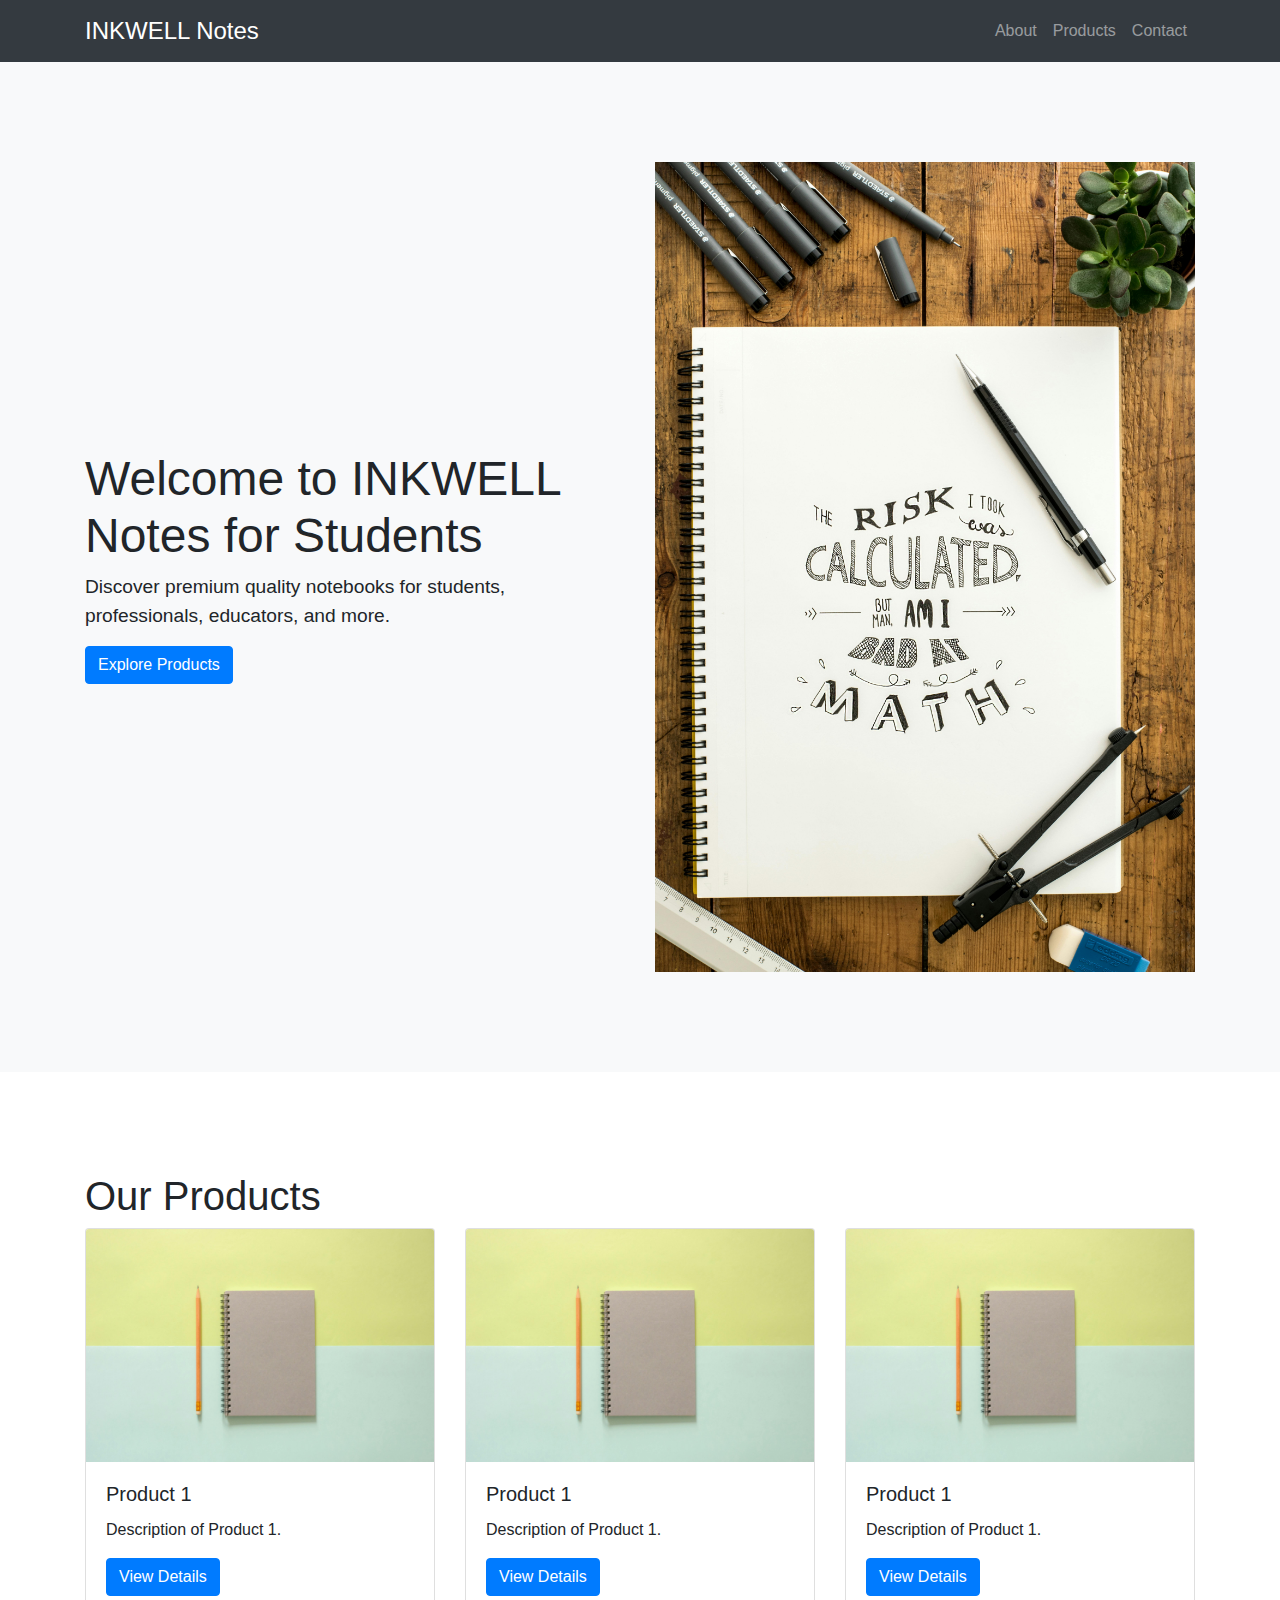
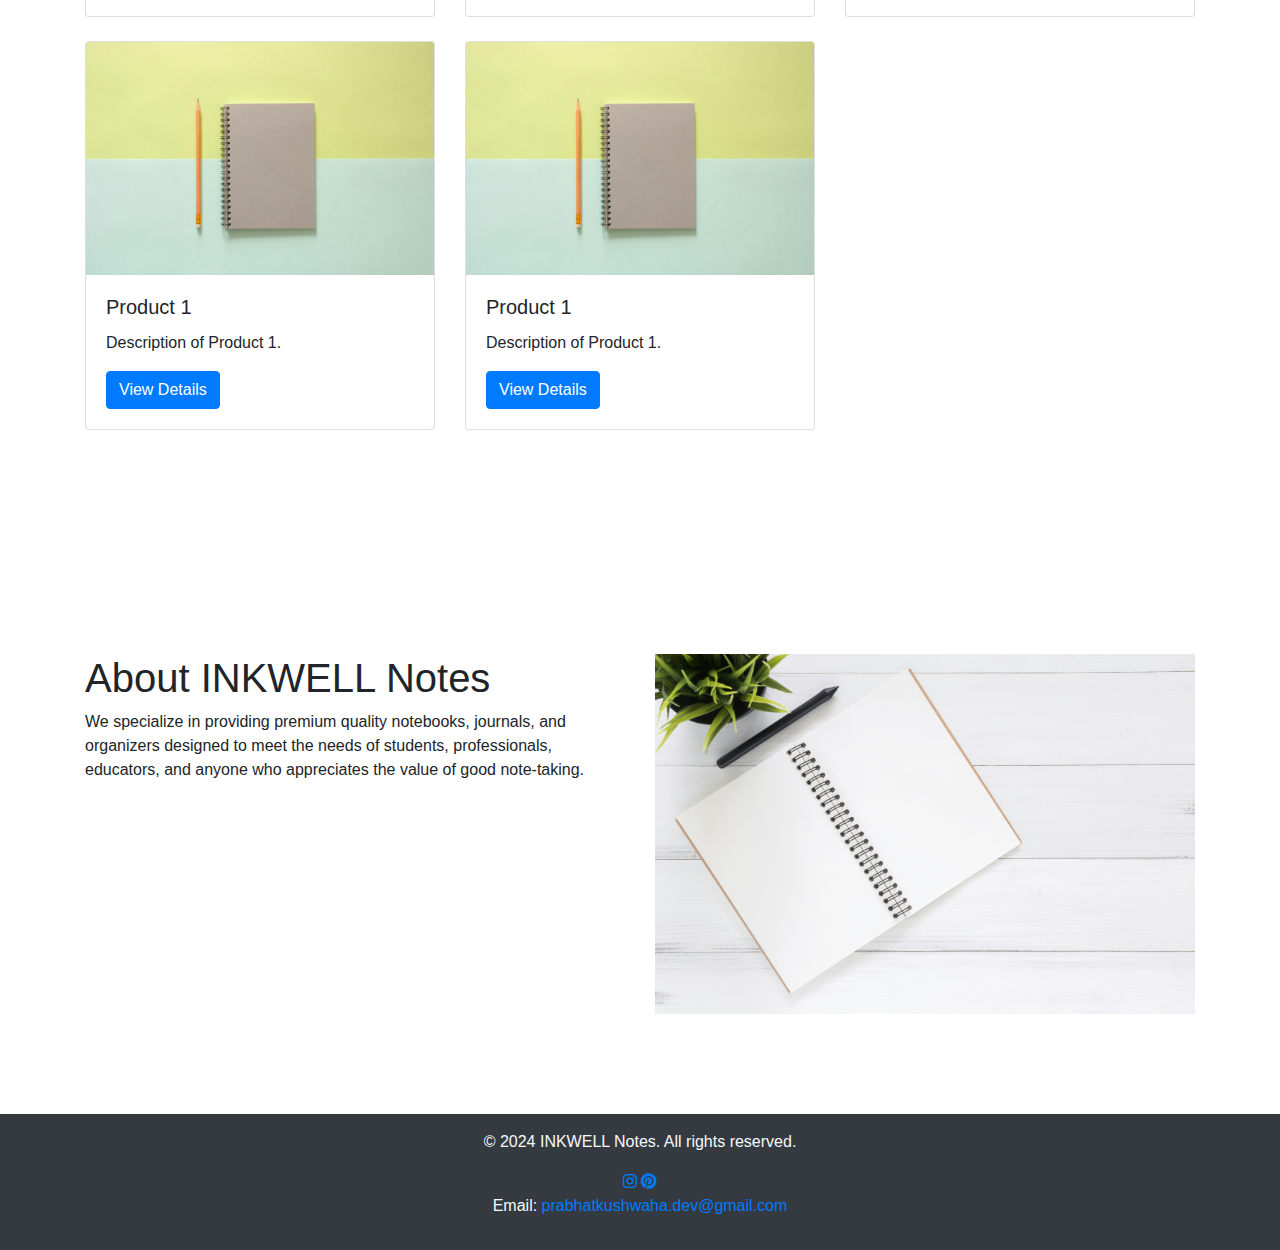
==== Index.html @ 0b4b56f1 "commit" ====
<!DOCTYPE html>
<html lang="en">
  <head>
    <meta charset="UTF-8">
    <meta name="viewport" content="width=device-width, initial-scale=1.0">
    <title>INKWELL Notes</title>
    <link rel="stylesheet" href="https://maxcdn.bootstrapcdn.com/bootstrap/4.5.2/css/bootstrap.min.css">
    <link rel="stylesheet" href="styles.css">
    <script src="scripts.js"></script>
    <link rel="stylesheet" href="https://cdnjs.cloudflare.com/ajax/libs/font-awesome/6.0.0-beta3/css/all.min.css" integrity="sha384-"></script>

  </head>
<body>

<!-- Navbar -->
<nav class="navbar navbar-expand-lg navbar-dark bg-dark">
  <div class="container">
    <a class="navbar-brand" href="#">INKWELL Notes</a>
    <button class="navbar-toggler" type="button" data-toggle="collapse" data-target="#navbarNav" aria-controls="navbarNav" aria-expanded="false" aria-label="Toggle navigation">
      <span class="navbar-toggler-icon"></span>
    </button>
    
    <div class="collapse navbar-collapse" id="navbarNav">
      <ul class="navbar-nav ml-auto">
        <li class="nav-item">
          <a class="nav-link" href="#about">About</a>
        </li>
        <li class="nav-item">
          <a class="nav-link" href="#products">Products</a>
        </li>
        <li class="nav-item">
          <a class="nav-link" href="mailto:@prabhatkushwaha.dev@gmail.com">Contact</a>
        </li>
      </ul>
    </div>
  </div>
</nav>

<!-- Hero Section -->
<section id="hero">
  <div class="container">
    <div class="row align-items-center">
      <div class="col-md-6">
        <h1>Welcome to INKWELL Notes for Students</h1>
        <p class="lead">Discover premium quality notebooks for students, professionals, educators, and more.</p>
        <a href="#products" class="btn btn-primary">Explore Products</a>
      </div>
      <div class="col-md-6">
        <img src="./assets/images/pexels-lum3n-44775-616849.jpg" alt="Notebooks" class="img-fluid">
      </div>
    </div>
  </div>
</section>



<!-- Products Section -->
<section id="products">
  <div class="container">
    <h2>Our Products</h2>
    <div class="row">
      <!-- Product Card -->
      <div class="col-md-4 mb-4">
        <div class="card">
          <img src="./assets/images/pexels-tirachard-kumtanom-112571-544115.jpg" class="card-img-top" alt="Product 1">
          <div class="card-body">
            <h5 class="card-title">Product 1</h5>
            <p class="card-text">Description of Product 1.</p>
            <a href="product-details.html" class="btn btn-primary">View Details</a>
          </div>
        </div>
      </div>
      <div class="col-md-4 mb-4">
        <div class="card">
          <img src="./assets/images/pexels-tirachard-kumtanom-112571-544115.jpg" class="card-img-top" alt="Product 1">
          <div class="card-body">
            <h5 class="card-title">Product 1</h5>
            <p class="card-text">Description of Product 1.</p>
            <a href="product-details.html" class="btn btn-primary">View Details</a>
          </div>
        </div>
      </div>
      <div class="col-md-4 mb-4">
        <div class="card">
          <img src="./assets/images/pexels-tirachard-kumtanom-112571-544115.jpg" class="card-img-top" alt="Product 1">
          <div class="card-body">
            <h5 class="card-title">Product 1</h5>
            <p class="card-text">Description of Product 1.</p>
            <a href="product-details.html" class="btn btn-primary">View Details</a>
          </div>
        </div>
      </div>
      <div class="col-md-4 mb-4">
        <div class="card">
          <img src="./assets/images/pexels-tirachard-kumtanom-112571-544115.jpg" class="card-img-top" alt="Product 1">
          <div class="card-body">
            <h5 class="card-title">Product 1</h5>
            <p class="card-text">Description of Product 1.</p>
            <a href="product-details.html" class="btn btn-primary">View Details</a>
          </div>
        </div>
      </div>
      <div class="col-md-4 mb-4">
        <div class="card">
          <img src="./assets/images/pexels-tirachard-kumtanom-112571-544115.jpg" class="card-img-top" alt="Product 1">
          <div class="card-body">
            <h5 class="card-title">Product 1</h5>
            <p class="card-text">Description of Product 1.</p>
            <a href="product-details.html" class="btn btn-primary">View Details</a>
          </div>
        </div>
      </div>
      <!-- Add more product cards as needed -->
    </div>
  </div>
</section>

<!-- About Section -->
<section id="about">
  <div class="container">
    <div class="row">
      <div class="col-md-6">
        <h2>About INKWELL Notes</h2>
        <p>We specialize in providing premium quality notebooks, journals, and organizers designed to meet the needs of students, professionals, educators, and anyone who appreciates the value of good note-taking.</p>
      </div>
      <div class="col-md-6">
        <img src="./assets/images/pexels-tirachard-kumtanom-112571-733857.jpg" alt="About INKWELL Notes" class="img-fluid">
      </div>
    </div>
  </div>
</section>

<!-- Footer -->
<footer class="bg-dark text-light text-center py-3">
  <div class="container">
    <p>&copy; 2024 INKWELL Notes. All rights reserved.</p>
    <!-- Social Media Links -->
    <div class="social-links">
      <a href="https://www.instagram.com/spaghetti.brat" target="_blank" class="social-link"><i class="fab fa-instagram"></i></a>
      <a href="https://www.pinterest.com/spaghetti2109/" target="_blank" class="social-link"><i class="fab fa-pinterest"></i></a>
    </div>
    <!-- Email Address -->
    <p>Email: <a href="mailto:prabhatkushwaha.dev@gmail.com">prabhatkushwaha.dev@gmail.com</a></p>
  </div>
</footer>

<!-- jQuery and Bootstrap JS -->
<script src="https://ajax.googleapis.com/ajax/libs/jquery/3.5.1/jquery.min.js"></script>
<script src="https://cdnjs.cloudflare.com/ajax/libs/popper.js/1.16.0/umd/popper.min.js"></script>
<script src="https://maxcdn.bootstrapcdn.com/bootstrap/4.5.2/js/bootstrap.min.js"></script>
<script src="scripts.js"></script>
</body>
</html>
---- styles.css ----
/* styles.css */

/* Navbar */
.navbar {
  background-color: #343a40;
}

.navbar-brand {
  font-size: 1.5rem;
}

.navbar-nav .nav-link {
  color: #fff;
}

.navbar-nav .nav-link:hover {
  color: #ffc107;
}

/* Hero Section */
#hero {
  background-color: #f8f9fa;
  padding: 100px 0;
}

#hero h1 {
  font-size: 3rem;
}

#hero p {
  font-size: 1.2rem;
}

/* About Section */
#about {
  padding: 100px 0;
}

#about h2 {
  font-size: 2.5rem;
}

/* Products Section */
#products {
  padding: 100px 0;
}

#products h2 {
  font-size: 2.5rem;
}

/* Contact Section */
#contact {
  background-color: #f8f9fa;
  padding: 100px 0;
}

#contact h2 {
  font-size: 2.5rem;
}
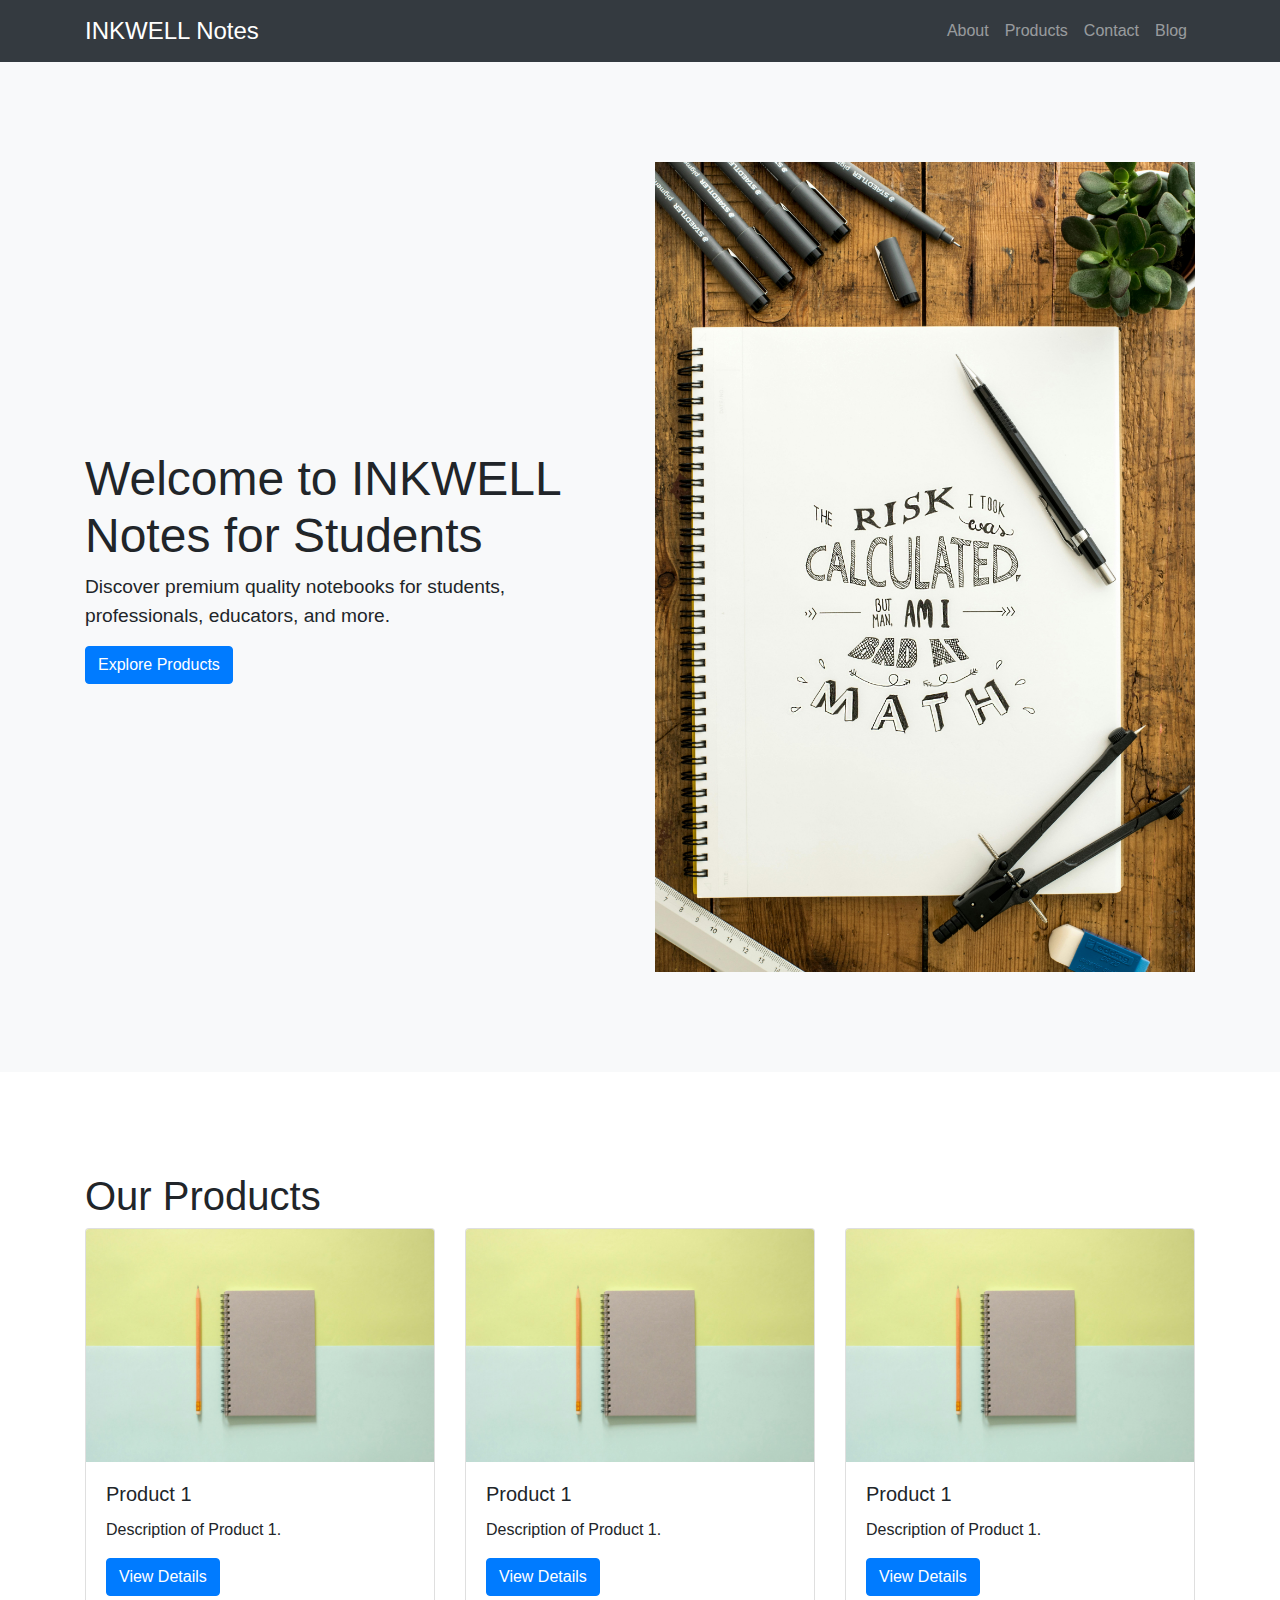
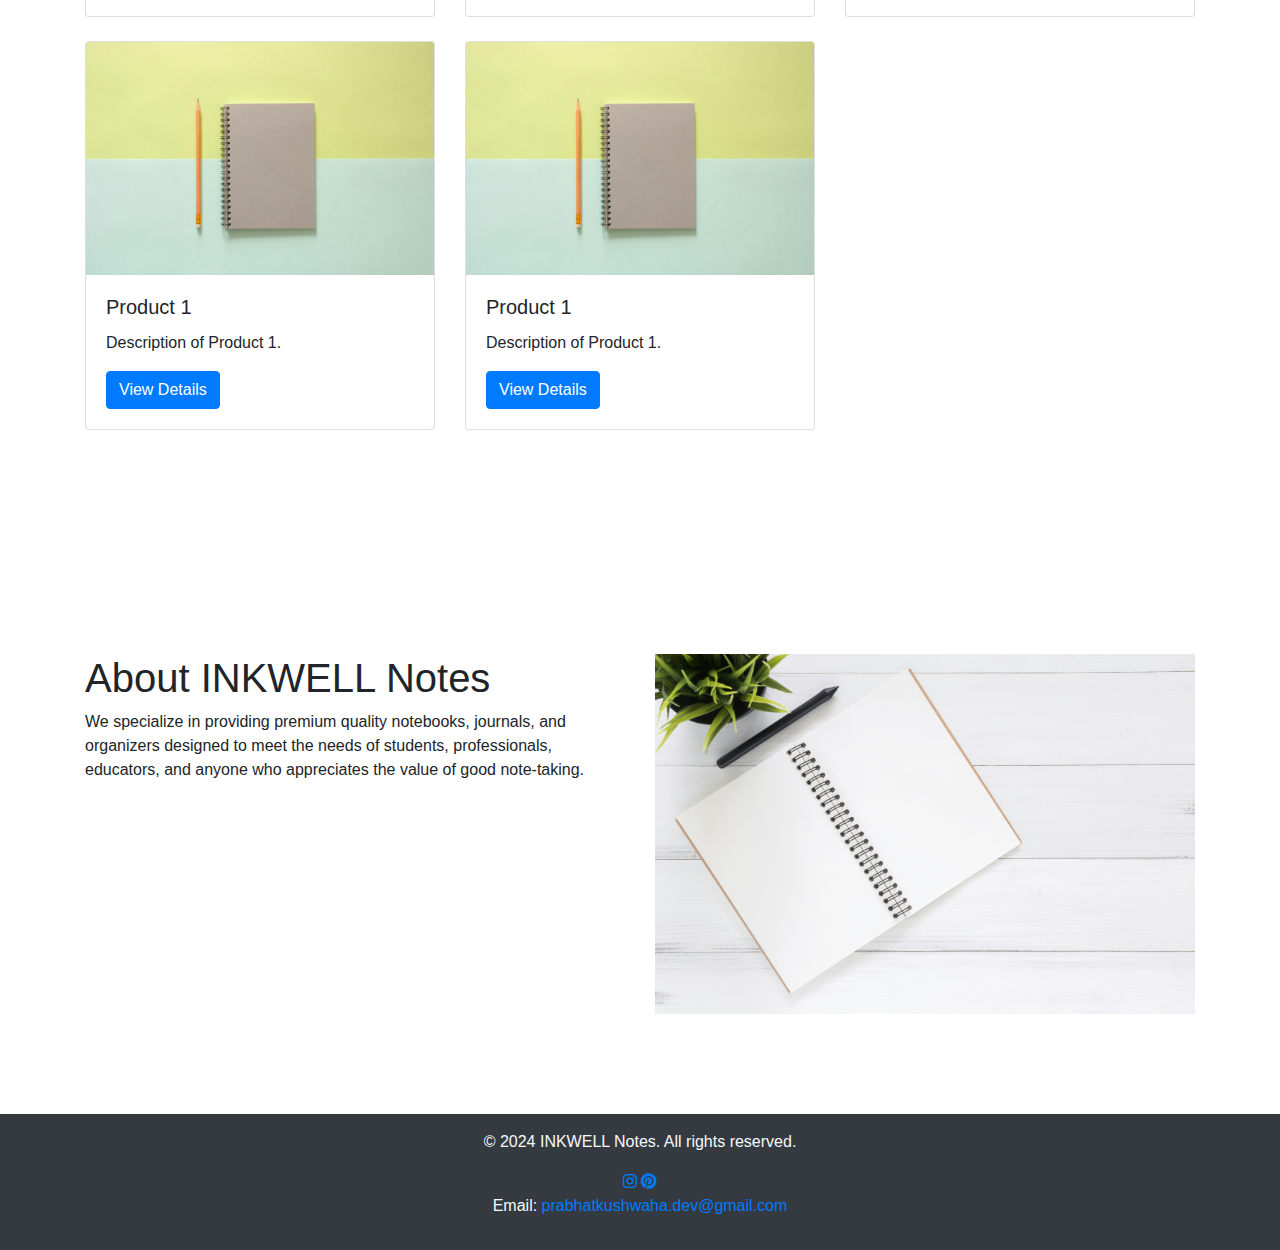
==== commit 7d873cc1: "commit" ====
--- a/Index.html
+++ b/Index.html
@@ -5,8 +5,8 @@
     <meta name="viewport" content="width=device-width, initial-scale=1.0">
     <title>INKWELL Notes</title>
     <link rel="stylesheet" href="https://maxcdn.bootstrapcdn.com/bootstrap/4.5.2/css/bootstrap.min.css">
-    <link rel="stylesheet" href="styles.css">
-    <script src="scripts.js"></script>
+    <link rel="stylesheet" href="style.css">
+    <script src="script.js"></script>
     <link rel="stylesheet" href="https://cdnjs.cloudflare.com/ajax/libs/font-awesome/6.0.0-beta3/css/all.min.css" integrity="sha384-"></script>
 
   </head>
@@ -30,6 +30,9 @@
         </li>
         <li class="nav-item">
           <a class="nav-link" href="mailto:@prabhatkushwaha.dev@gmail.com">Contact</a>
+        </li>
+        <li class="nav-item">
+          <a class="nav-link" href="./Blog/blog.html">Blog</a>
         </li>
       </ul>
     </div>
@@ -148,6 +151,6 @@
 <script src="https://ajax.googleapis.com/ajax/libs/jquery/3.5.1/jquery.min.js"></script>
 <script src="https://cdnjs.cloudflare.com/ajax/libs/popper.js/1.16.0/umd/popper.min.js"></script>
 <script src="https://maxcdn.bootstrapcdn.com/bootstrap/4.5.2/js/bootstrap.min.js"></script>
-<script src="scripts.js"></script>
+<script src="script.js"></script>
 </body>
 </html>
--- a/style.css
+++ b/style.css
@@ -0,0 +1,60 @@
+/* styles.css */
+
+/* Navbar */
+.navbar {
+  background-color: #343a40;
+}
+
+.navbar-brand {
+  font-size: 1.5rem;
+}
+
+.navbar-nav .nav-link {
+  color: #fff;
+}
+
+.navbar-nav .nav-link:hover {
+  color: #ffc107;
+}
+
+/* Hero Section */
+#hero {
+  background-color: #f8f9fa;
+  padding: 100px 0;
+}
+
+#hero h1 {
+  font-size: 3rem;
+}
+
+#hero p {
+  font-size: 1.2rem;
+}
+
+/* About Section */
+#about {
+  padding: 100px 0;
+}
+
+#about h2 {
+  font-size: 2.5rem;
+}
+
+/* Products Section */
+#products {
+  padding: 100px 0;
+}
+
+#products h2 {
+  font-size: 2.5rem;
+}
+
+/* Contact Section */
+#contact {
+  background-color: #f8f9fa;
+  padding: 100px 0;
+}
+
+#contact h2 {
+  font-size: 2.5rem;
+}
